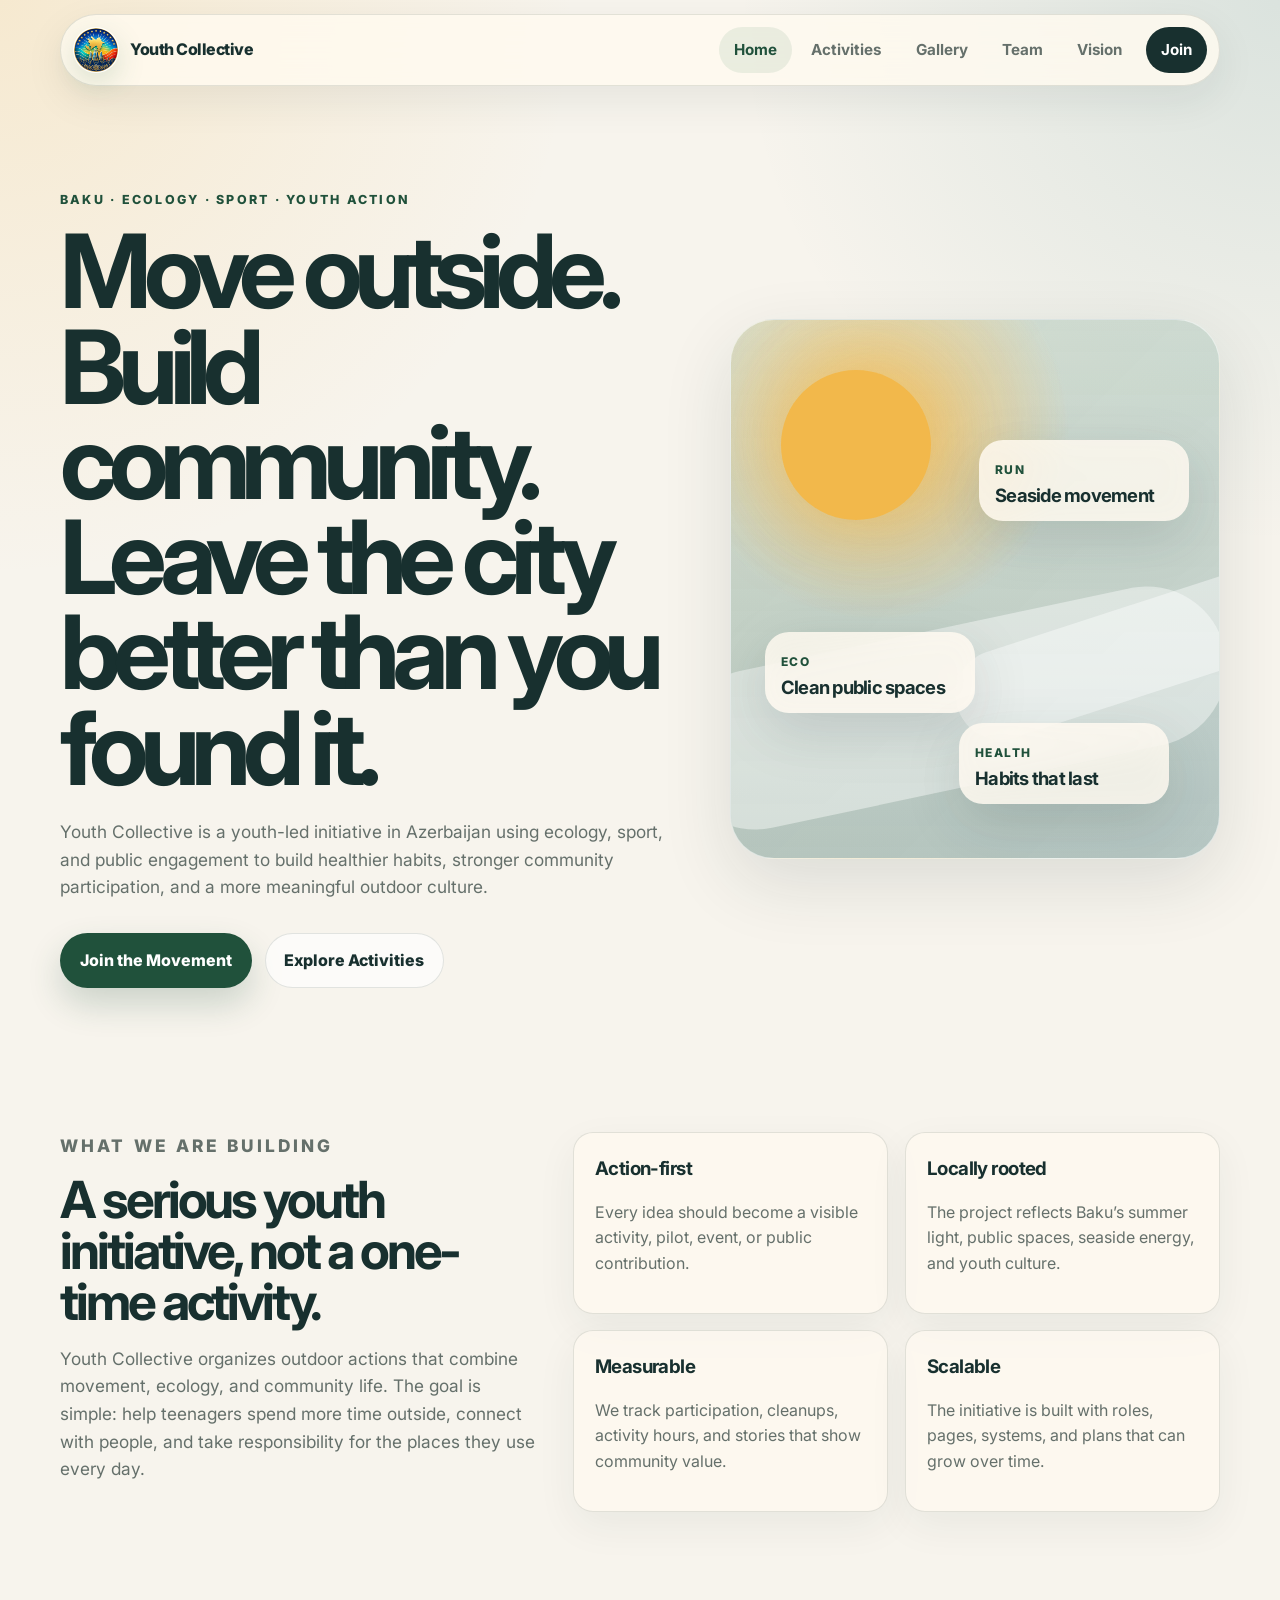
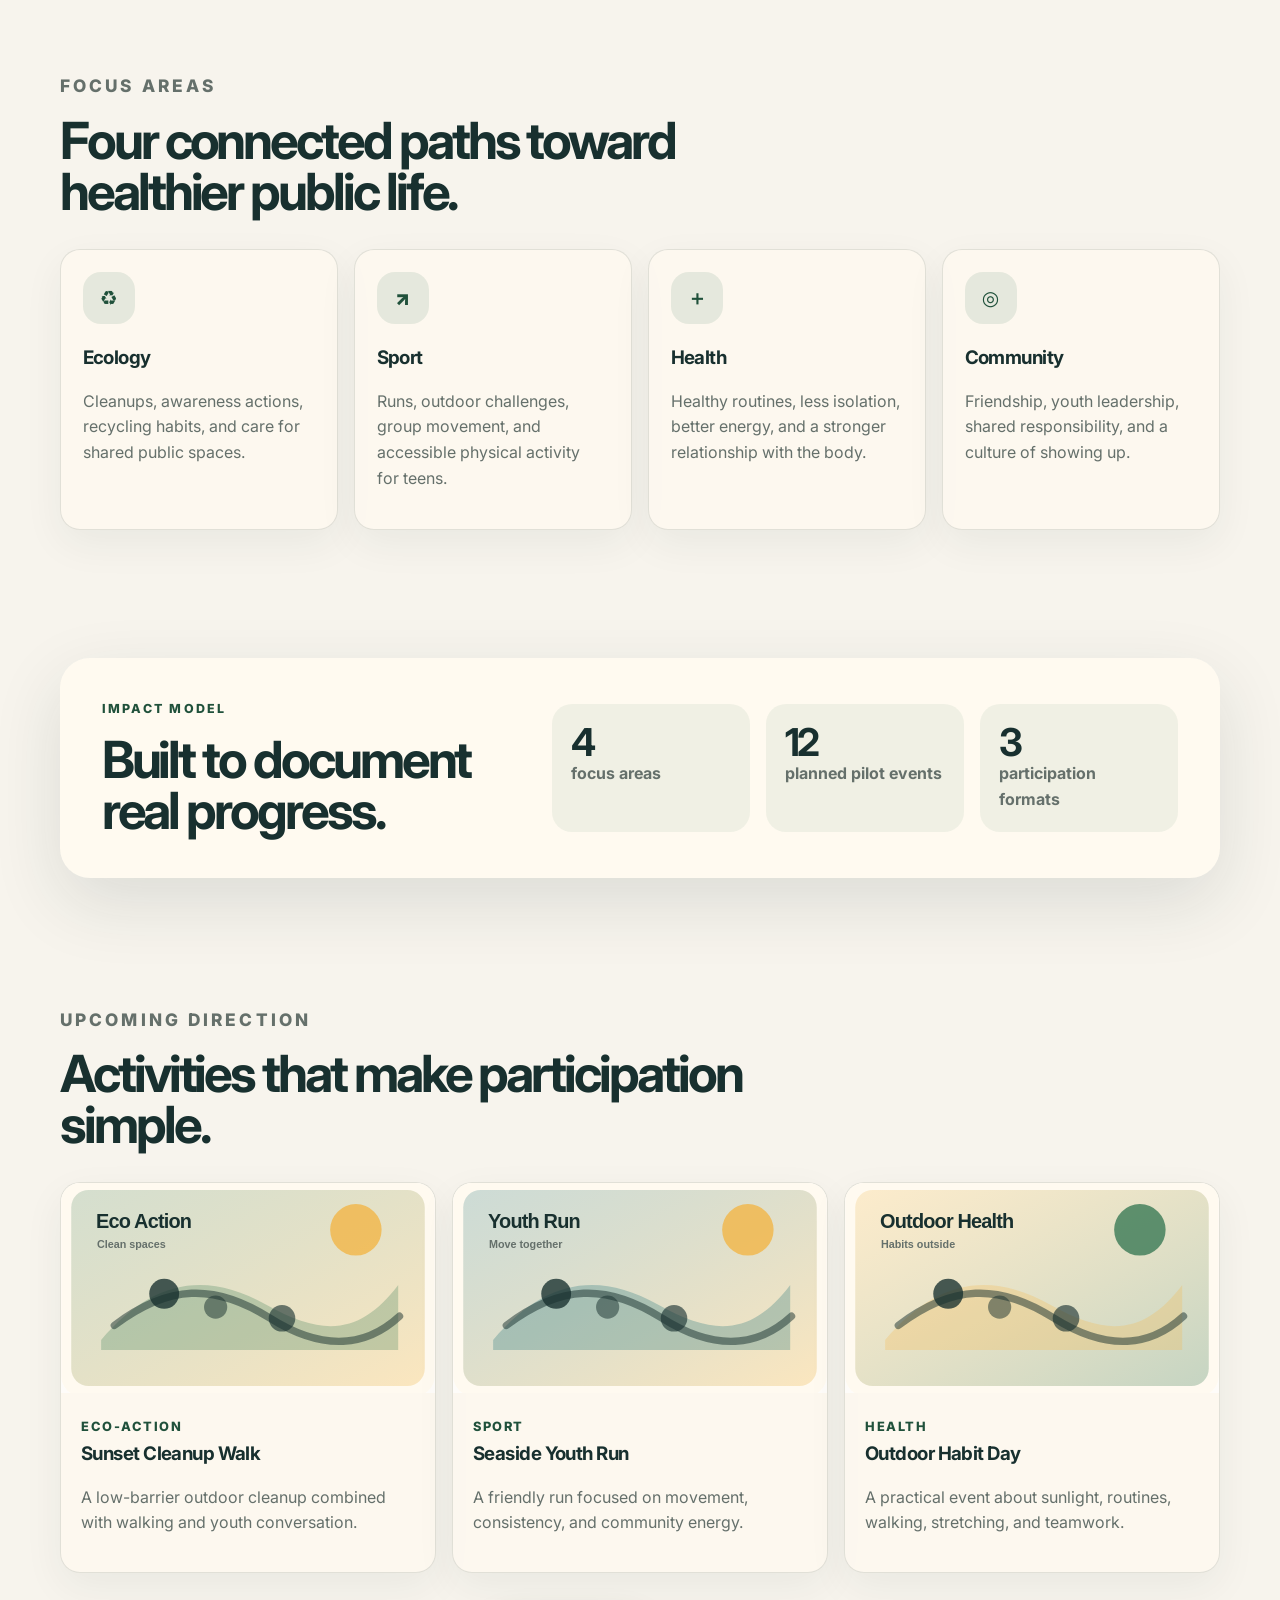
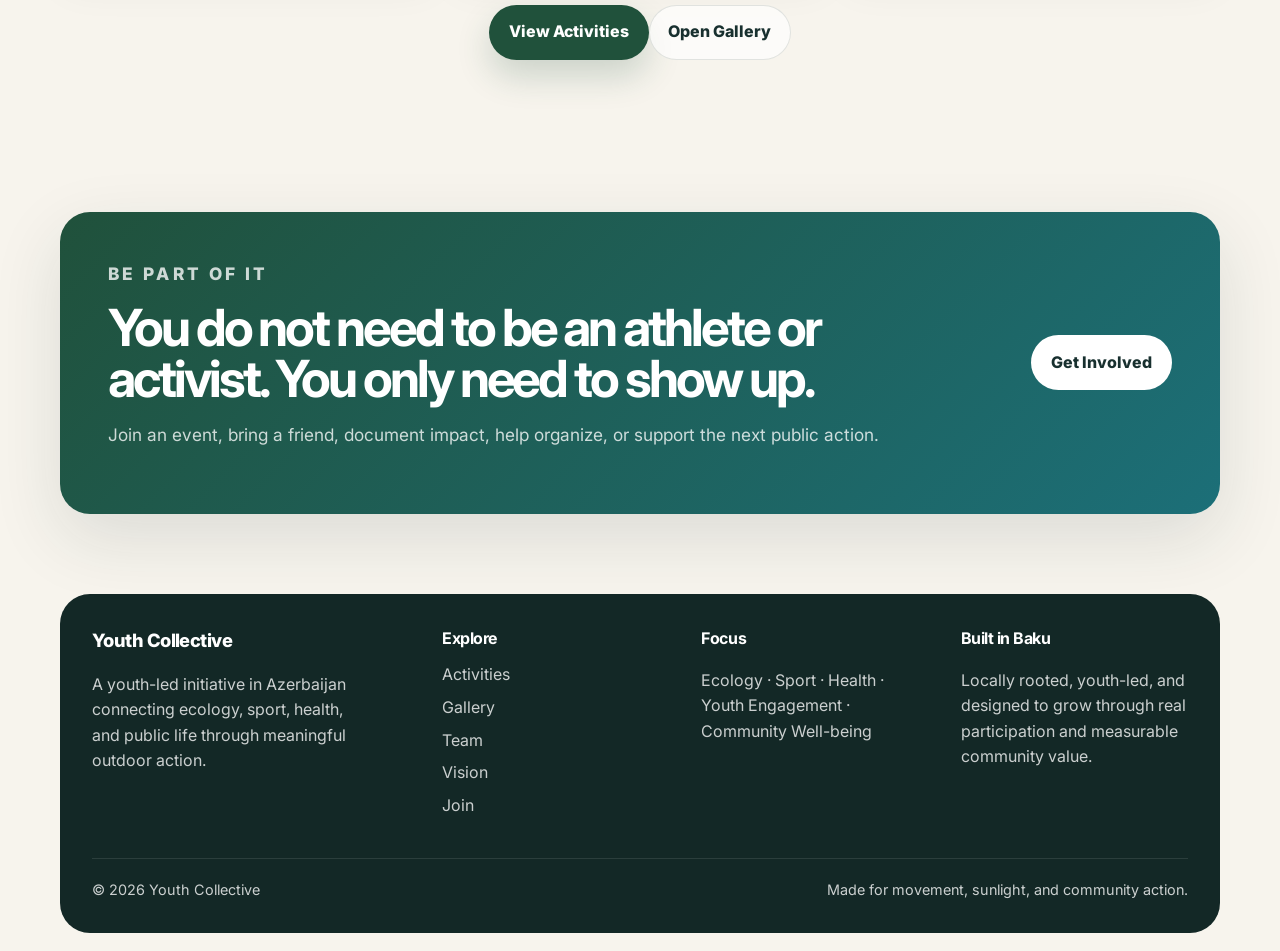
==== index.html @ 3693910f "Initial commit: add Youth Collective website" ====
<!DOCTYPE html>
<html lang="en">
<head>

<meta charset="UTF-8" />
<meta name="viewport" content="width=device-width, initial-scale=1.0" />
<meta name="description" content="Youth Collective is a youth-led initiative in Azerbaijan focused on ecology, sport, health, outdoor activity, and community well-being." />
<link rel="icon" href="assets/logos/youth-collective-logo.png" type="image/png" />
<link rel="preconnect" href="https://fonts.googleapis.com" />
<link rel="preconnect" href="https://fonts.gstatic.com" crossorigin />
<link href="https://fonts.googleapis.com/css2?family=Inter:wght@400;500;600;700;800&display=swap" rel="stylesheet" />
<link rel="stylesheet" href="css/style.css" />

  <link rel="stylesheet" href="css/home.css" />
  <title>Youth Collective | Youth-led ecology, sport and health initiative</title>
</head>
<body>
  <a href="#main" class="skip-link">Skip to content</a>

<header class="site-header" data-header>
  <a class="brand" href="index.html" aria-label="Youth Collective home">
    <img class="brand-logo" src="assets/logos/youth-collective-logo.png" alt="" aria-hidden="true" />
    <span class="brand-text">Youth Collective</span>
  </a>
  <button class="nav-toggle" type="button" aria-label="Open navigation" aria-expanded="false" data-nav-toggle>
    <span></span><span></span><span></span>
  </button>
  <nav class="site-nav" data-site-nav aria-label="Main navigation">
    <a href="index.html">Home</a>
    <a href="events.html">Activities</a>
    <a href="gallery.html">Gallery</a>
    <a href="team.html">Team</a>
    <a href="future.html">Vision</a>
    <a class="nav-cta" href="contact.html">Join</a>
  </nav>
</header>

  <main id="main">

    <section class="hero section-shell">
      <div class="hero-content reveal">
        <p class="eyebrow">Baku · Ecology · Sport · Youth Action</p>
        <h1>Move outside. Build community. Leave the city better than you found it.</h1>
        <p class="hero-text">Youth Collective is a youth-led initiative in Azerbaijan using ecology, sport, and public engagement to build healthier habits, stronger community participation, and a more meaningful outdoor culture.</p>
        <div class="hero-actions">
          <a class="button primary" href="contact.html">Join the Movement</a>
          <a class="button secondary" href="events.html">Explore Activities</a>
        </div>
      </div>
      <div class="hero-visual reveal delay-1" aria-label="Abstract outdoor activity illustration">
        <div class="sun-orb"></div>
        <div class="motion-card card-run"><span>Run</span><strong>Seaside movement</strong></div>
        <div class="motion-card card-eco"><span>Eco</span><strong>Clean public spaces</strong></div>
        <div class="motion-card card-health"><span>Health</span><strong>Habits that last</strong></div>
      </div>
    </section>

    <section class="section-shell split-section">
      <div class="section-copy reveal">
        <p class="eyebrow">What we are building</p>
        <h2>A serious youth initiative, not a one-time activity.</h2>
        <p>Youth Collective organizes outdoor actions that combine movement, ecology, and community life. The goal is simple: help teenagers spend more time outside, connect with people, and take responsibility for the places they use every day.</p>
      </div>
      <div class="principle-grid reveal delay-1">
        <article><h3>Action-first</h3><p>Every idea should become a visible activity, pilot, event, or public contribution.</p></article>
        <article><h3>Locally rooted</h3><p>The project reflects Baku’s summer light, public spaces, seaside energy, and youth culture.</p></article>
        <article><h3>Measurable</h3><p>We track participation, cleanups, activity hours, and stories that show community value.</p></article>
        <article><h3>Scalable</h3><p>The initiative is built with roles, pages, systems, and plans that can grow over time.</p></article>
      </div>
    </section>

    <section class="section-shell focus-section">
      <div class="section-heading reveal">
        <p class="eyebrow">Focus areas</p>
        <h2>Four connected paths toward healthier public life.</h2>
      </div>
      <div class="focus-grid">
        <article class="focus-card reveal"><span class="focus-icon">♻</span><h3>Ecology</h3><p>Cleanups, awareness actions, recycling habits, and care for shared public spaces.</p></article>
        <article class="focus-card reveal delay-1"><span class="focus-icon">↗</span><h3>Sport</h3><p>Runs, outdoor challenges, group movement, and accessible physical activity for teens.</p></article>
        <article class="focus-card reveal delay-2"><span class="focus-icon">＋</span><h3>Health</h3><p>Healthy routines, less isolation, better energy, and a stronger relationship with the body.</p></article>
        <article class="focus-card reveal delay-3"><span class="focus-icon">◎</span><h3>Community</h3><p>Friendship, youth leadership, shared responsibility, and a culture of showing up.</p></article>
      </div>
    </section>

    <section class="impact-band section-shell reveal">
      <div><p class="eyebrow">Impact model</p><h2>Built to document real progress.</h2></div>
      <div class="impact-grid" data-counter-area>
        <div><strong data-counter="4">0</strong><span>focus areas</span></div>
        <div><strong data-counter="12">0</strong><span>planned pilot events</span></div>
        <div><strong data-counter="3">0</strong><span>participation formats</span></div>
      </div>
    </section>

    <section class="section-shell activity-preview">
      <div class="section-heading reveal">
        <p class="eyebrow">Upcoming direction</p>
        <h2>Activities that make participation simple.</h2>
      </div>
      <div class="preview-grid">
        <article class="event-preview-card reveal"><img src="assets/images/cleanup.svg" alt="Abstract illustration of eco cleanup"><div><span>Eco-action</span><h3>Sunset Cleanup Walk</h3><p>A low-barrier outdoor cleanup combined with walking and youth conversation.</p></div></article>
        <article class="event-preview-card reveal delay-1"><img src="assets/images/run.svg" alt="Abstract illustration of running"><div><span>Sport</span><h3>Seaside Youth Run</h3><p>A friendly run focused on movement, consistency, and community energy.</p></div></article>
        <article class="event-preview-card reveal delay-2"><img src="assets/images/outdoor.svg" alt="Abstract illustration of outdoor gathering"><div><span>Health</span><h3>Outdoor Habit Day</h3><p>A practical event about sunlight, routines, walking, stretching, and teamwork.</p></div></article>
      </div>
      <div class="center-action reveal"><a href="events.html" class="button primary">View Activities</a>
        <a href="gallery.html" class="button secondary">Open Gallery</a></div>
    </section>

    <section class="join-panel section-shell reveal">
      <div>
        <p class="eyebrow">Be part of it</p>
        <h2>You do not need to be an athlete or activist. You only need to show up.</h2>
        <p>Join an event, bring a friend, document impact, help organize, or support the next public action.</p>
      </div>
      <a class="button light" href="contact.html">Get Involved</a>
    </section>

  </main>

<footer class="site-footer">
  <div class="footer-grid">
    <div>
      <a class="footer-brand" href="index.html">Youth Collective</a>
      <p>A youth-led initiative in Azerbaijan connecting ecology, sport, health, and public life through meaningful outdoor action.</p>
    </div>
    <div>
      <h3>Explore</h3>
      <a href="events.html">Activities</a>
      <a href="gallery.html">Gallery</a>
      <a href="team.html">Team</a>
      <a href="future.html">Vision</a>
      <a href="contact.html">Join</a>
    </div>
    <div>
      <h3>Focus</h3>
      <p>Ecology · Sport · Health · Youth Engagement · Community Well-being</p>
    </div>
    <div>
      <h3>Built in Baku</h3>
      <p>Locally rooted, youth-led, and designed to grow through real participation and measurable community value.</p>
    </div>
  </div>
  <div class="footer-bottom">
    <span>© 2026 Youth Collective</span>
    <span>Made for movement, sunlight, and community action.</span>
  </div>
</footer>

  <script src="js/navigation.js"></script>
  <script src="js/animations.js"></script>
  <script src="js/main.js"></script>

</body>
</html>
---- css/style.css ----
:root {
  --bg: #f7f4ed;
  --paper: #fffaf0;
  --ink: #18302f;
  --muted: #65706b;
  --line: rgba(24, 48, 47, 0.12);
  --green: #3f7d58;
  --green-dark: #20513b;
  --sea: #1c6f78;
  --sun: #f2b84b;
  --white: #ffffff;
  --shadow: 0 24px 70px rgba(24, 48, 47, 0.12);
  --radius-lg: 30px;
  --radius-md: 20px;
  --max: 1160px;
}

* { box-sizing: border-box; }
html { scroll-behavior: smooth; }
body {
  margin: 0;
  font-family: "Inter", system-ui, -apple-system, BlinkMacSystemFont, "Segoe UI", sans-serif;
  color: var(--ink);
  background:
    radial-gradient(circle at top left, rgba(242, 184, 75, 0.18), transparent 36rem),
    radial-gradient(circle at top right, rgba(28, 111, 120, 0.13), transparent 34rem),
    var(--bg);
  line-height: 1.6;
}
img { display: block; max-width: 100%; }
a { color: inherit; text-decoration: none; }
button, input, select, textarea { font: inherit; }
.skip-link { position: absolute; left: -999px; top: 12px; z-index: 2000; background: var(--ink); color: var(--white); padding: .7rem 1rem; border-radius: 999px; }
.skip-link:focus { left: 12px; }

.site-header {
  position: sticky; top: 0; z-index: 1000;
  width: min(var(--max), calc(100% - 28px));
  margin: 14px auto 0; padding: .75rem;
  display: flex; align-items: center; justify-content: space-between; gap: 1rem;
  border: 1px solid var(--line); border-radius: 999px;
  background: rgba(255, 250, 240, .82);
  backdrop-filter: blur(18px);
  box-shadow: 0 14px 40px rgba(24, 48, 47, .08);
}
.site-header.is-scrolled { background: rgba(255, 250, 240, .96); }
.brand, .footer-brand { display: inline-flex; align-items: center; gap: .7rem; font-weight: 800; letter-spacing: -.03em; }
.brand-mark { display: grid; place-items: center; width: 42px; height: 42px; border-radius: 50%; background: linear-gradient(135deg, var(--green), var(--sea)); color: var(--white); font-size: .86rem; box-shadow: 0 10px 28px rgba(63,125,88,.25); }

.brand-logo {
  width: 46px;
  height: 46px;
  border-radius: 50%;
  object-fit: cover;
  flex: 0 0 auto;
  box-shadow: 0 10px 28px rgba(63,125,88,.18);
  border: 1px solid rgba(255,255,255,.75);
  background: var(--white);
}
.site-nav { display: flex; align-items: center; gap: .25rem; }
.site-nav a { padding: .65rem .95rem; border-radius: 999px; color: var(--muted); font-weight: 700; font-size: .95rem; transition: background .2s ease, color .2s ease, transform .2s ease; }
.site-nav a:hover, .site-nav a.active { background: rgba(63, 125, 88, .1); color: var(--green-dark); }
.site-nav .nav-cta { background: var(--ink); color: var(--white); margin-left: .25rem; }
.site-nav .nav-cta:hover, .site-nav .nav-cta.active { background: var(--green-dark); color: var(--white); transform: translateY(-1px); }
.nav-toggle { display: none; width: 44px; height: 44px; border: 0; border-radius: 50%; background: var(--ink); padding: 0; cursor: pointer; }
.nav-toggle span { display: block; width: 18px; height: 2px; margin: 4px auto; background: var(--white); border-radius: 2px; transition: transform .2s ease, opacity .2s ease; }
.nav-toggle.is-open span:nth-child(1) { transform: translateY(6px) rotate(45deg); }
.nav-toggle.is-open span:nth-child(2) { opacity: 0; }
.nav-toggle.is-open span:nth-child(3) { transform: translateY(-6px) rotate(-45deg); }

.section-shell { width: min(var(--max), calc(100% - 36px)); margin: 0 auto; }
.page-hero { padding: 7.5rem 0 4rem; max-width: 920px; }
.page-hero h1, .hero h1 { margin: 0; font-size: clamp(2.65rem, 8vw, 6.4rem); line-height: .93; letter-spacing: -.08em; }
.page-hero p:not(.eyebrow), .hero-text, .section-copy p, .section-heading p, .join-panel p { color: var(--muted); font-size: 1.08rem; }
.page-hero p:not(.eyebrow) { max-width: 720px; font-size: 1.18rem; }
.eyebrow { margin: 0 0 .9rem; color: var(--green-dark); font-size: .78rem; font-weight: 800; text-transform: uppercase; letter-spacing: .18em; }
h1, h2, h3, p { text-wrap: pretty; }
h2 { margin: 0; font-size: clamp(2rem, 4vw, 3.45rem); line-height: 1; letter-spacing: -.06em; }
h3 { margin: 0; letter-spacing: -.03em; }
.button { display: inline-flex; align-items: center; justify-content: center; min-height: 48px; padding: .85rem 1.18rem; border: 1px solid transparent; border-radius: 999px; font-weight: 800; cursor: pointer; transition: transform .2s ease, box-shadow .2s ease, background .2s ease; }
.button:hover { transform: translateY(-2px); }
.button.primary { color: var(--white); background: var(--green-dark); box-shadow: 0 16px 34px rgba(32,81,59,.2); }
.button.secondary { color: var(--ink); background: rgba(255,255,255,.65); border-color: var(--line); }
.button.light { color: var(--ink); background: var(--white); }
.section-heading { max-width: 760px; margin-bottom: 2rem; }
.center-action { display: flex; justify-content: center; margin-top: 2rem; }
.text-link { color: var(--green-dark); font-weight: 800; }

.join-panel { margin-top: 4.5rem; margin-bottom: 5rem; padding: clamp(1.5rem, 4vw, 3rem); border-radius: var(--radius-lg); background: linear-gradient(135deg, var(--green-dark), var(--sea)); color: var(--white); display: flex; align-items: center; justify-content: space-between; gap: 2rem; box-shadow: var(--shadow); }
.join-panel .eyebrow, .join-panel p { color: rgba(255,255,255,.78); }
.join-panel h2 { max-width: 800px; }

.site-footer { width: min(var(--max), calc(100% - 36px)); margin: 0 auto 18px; padding: 2rem; border-radius: var(--radius-lg); background: #132826; color: rgba(255,255,255,.78); }
.footer-grid { display: grid; grid-template-columns: 1.4fr repeat(3, 1fr); gap: 2rem; }
.footer-grid h3 { color: var(--white); margin-bottom: .65rem; font-size: 1rem; }
.footer-grid a:not(.footer-brand) { display: block; margin: .45rem 0; }
.footer-brand { color: var(--white); font-size: 1.15rem; }
.footer-bottom { display: flex; justify-content: space-between; gap: 1rem; margin-top: 2rem; padding-top: 1.2rem; border-top: 1px solid rgba(255,255,255,.1); font-size: .9rem; }

.reveal { opacity: 0; transform: translateY(22px); transition: opacity .7s ease, transform .7s ease; }
.reveal.is-visible { opacity: 1; transform: translateY(0); }
.delay-1 { transition-delay: .08s; } .delay-2 { transition-delay: .16s; } .delay-3 { transition-delay: .24s; }

@media (max-width: 860px) {
  .brand-text { display: none; }
  .nav-toggle { display: block; }
  .site-nav { position: fixed; left: 18px; right: 18px; top: 86px; padding: 1rem; display: grid; gap: .35rem; border: 1px solid var(--line); border-radius: 24px; background: rgba(255,250,240,.98); box-shadow: var(--shadow); transform: translateY(-16px); opacity: 0; pointer-events: none; transition: opacity .2s ease, transform .2s ease; }
  .site-nav.is-open { opacity: 1; pointer-events: auto; transform: translateY(0); }
  .site-nav a { padding: .85rem 1rem; }
  .site-nav .nav-cta { margin-left: 0; }
  .page-hero { padding-top: 5.5rem; }
  .join-panel, .footer-bottom { flex-direction: column; align-items: flex-start; }
  .footer-grid { grid-template-columns: 1fr 1fr; }
}
@media (max-width: 620px) {
  .section-shell, .site-footer { width: min(100% - 24px, var(--max)); }
  .site-header { width: min(100% - 20px, var(--max)); }
  .page-hero h1, .hero h1 { letter-spacing: -.065em; }
  .footer-grid { grid-template-columns: 1fr; }
}
---- css/home.css ----
.hero { min-height: calc(100vh - 94px); padding: 6.5rem 0 4rem; display: grid; grid-template-columns: minmax(0,1.04fr) minmax(320px,.82fr); align-items: center; gap: 3rem; }
.hero-content { max-width: 780px; }
.hero-text { max-width: 680px; margin: 1.4rem 0 0; }
.hero-actions { display: flex; gap: .8rem; flex-wrap: wrap; margin-top: 2rem; }
.hero-visual { position: relative; isolation: isolate; min-height: 540px; border-radius: 44px; overflow: hidden; background: linear-gradient(180deg,rgba(255,250,240,.2),rgba(24,48,47,.1)), radial-gradient(circle at 30% 20%,rgba(242,184,75,.95),transparent 12rem), linear-gradient(135deg,rgba(63,125,88,.25),rgba(28,111,120,.22)); border: 1px solid rgba(255,255,255,.55); box-shadow: var(--shadow); }
.hero-visual::before, .hero-visual::after { content: ""; position: absolute; border-radius: 999px; background: rgba(255,255,255,.42); }
.hero-visual::before { width: 560px; height: 160px; left: -60px; bottom: 70px; transform: rotate(-12deg); }
.hero-visual::after { width: 360px; height: 90px; right: -90px; bottom: 160px; transform: rotate(-18deg); }
.sun-orb { position: absolute; width: 150px; height: 150px; left: 50px; top: 50px; border-radius: 50%; background: var(--sun); box-shadow: 0 0 80px rgba(242,184,75,.55); animation: floatSoft 6s ease-in-out infinite; }
.motion-card { position: absolute; z-index: 2; width: 210px; padding: 1rem; border-radius: 24px; color: var(--ink); background: rgba(255,250,240,.86); box-shadow: 0 18px 55px rgba(24,48,47,.15); backdrop-filter: blur(15px); }
.motion-card span { display: inline-flex; margin-bottom: .35rem; color: var(--green-dark); font-size: .75rem; font-weight: 800; text-transform: uppercase; letter-spacing: .12em; }
.motion-card strong { display: block; line-height: 1.1; font-size: 1.15rem; letter-spacing: -.04em; }
.card-run { right: 30px; top: 120px; } .card-eco { left: 34px; bottom: 145px; } .card-health { right: 50px; bottom: 54px; }
@keyframes floatSoft { 0%,100% { transform: translateY(0); } 50% { transform: translateY(-12px); } }

.split-section, .focus-section, .activity-preview { padding: 5rem 0; }
.split-section { display: grid; grid-template-columns: .85fr 1.15fr; gap: 2.2rem; align-items: start; }
.principle-grid, .focus-grid, .preview-grid { display: grid; gap: 1rem; }
.principle-grid { grid-template-columns: repeat(2,1fr); }
.principle-grid article, .focus-card, .event-preview-card { border: 1px solid var(--line); border-radius: var(--radius-md); background: rgba(255,250,240,.68); box-shadow: 0 14px 40px rgba(24,48,47,.06); }
.principle-grid article { padding: 1.3rem; }
.principle-grid p, .focus-card p, .event-preview-card p { color: var(--muted); }
.focus-grid { grid-template-columns: repeat(4,1fr); }
.focus-card { padding: 1.35rem; min-height: 260px; }
.focus-icon { display: grid; place-items: center; width: 52px; height: 52px; margin-bottom: 1.2rem; border-radius: 18px; background: rgba(63,125,88,.12); color: var(--green-dark); font-size: 1.25rem; font-weight: 900; }

.impact-band { margin-top: 3rem; margin-bottom: 3rem; padding: clamp(1.4rem,4vw,2.6rem); border-radius: var(--radius-lg); background: var(--paper); display: grid; grid-template-columns: .8fr 1.2fr; align-items: center; gap: 2rem; box-shadow: var(--shadow); }
.impact-grid { display: grid; grid-template-columns: repeat(3,1fr); gap: 1rem; }
.impact-grid div { padding: 1.2rem; border-radius: 20px; background: rgba(63,125,88,.08); }
.impact-grid strong { display: block; font-size: 2.4rem; line-height: 1; letter-spacing: -.07em; }
.impact-grid span { color: var(--muted); font-weight: 700; }

.preview-grid { grid-template-columns: repeat(3,1fr); }
.event-preview-card { overflow: hidden; }
.event-preview-card img { width: 100%; height: 210px; object-fit: cover; background: rgba(255,255,255,.6); }
.event-preview-card div { padding: 1.25rem; }
.event-preview-card span { color: var(--green-dark); font-size: .8rem; font-weight: 800; text-transform: uppercase; letter-spacing: .12em; }

@media (max-width: 980px) { .hero, .split-section, .impact-band { grid-template-columns: 1fr; } .hero-visual { min-height: 420px; } .focus-grid, .preview-grid { grid-template-columns: repeat(2,1fr); } }
@media (max-width: 620px) { .hero { padding-top: 5rem; } .hero-visual { min-height: 360px; } .motion-card { width: 175px; } .card-run{right:18px;top:92px}.card-eco{left:18px;bottom:120px}.card-health{right:22px;bottom:32px} .principle-grid, .focus-grid, .preview-grid, .impact-grid { grid-template-columns: 1fr; } }


/* Small interactive touches added for the home page */
.hero-glow {
  position: absolute;
  z-index: 1;
  left: 50%;
  top: 50%;
  width: 220px;
  height: 220px;
  border-radius: 50%;
  background: radial-gradient(circle, rgba(255,255,255,.42), rgba(255,255,255,0) 68%);
  transform: translate(-50%, -50%);
  pointer-events: none;
  opacity: 0;
  transition: opacity .25s ease;
  mix-blend-mode: screen;
}
.hero-visual.is-interacting .hero-glow { opacity: .9; }
.motion-card { transition: transform .22s ease, box-shadow .22s ease; }
.tilt-ready {
  transform-style: preserve-3d;
  will-change: transform;
  transition: transform .18s ease, box-shadow .18s ease;
}
.tilt-ready:hover {
  box-shadow: 0 22px 56px rgba(24,48,47,.12);
}
.hero-visual.is-interacting .card-run { transform: translate(var(--run-x, 0), var(--run-y, 0)); }
.hero-visual.is-interacting .card-eco { transform: translate(var(--eco-x, 0), var(--eco-y, 0)); }
.hero-visual.is-interacting .card-health { transform: translate(var(--health-x, 0), var(--health-y, 0)); }
@media (prefers-reduced-motion: reduce) {
  .hero-glow, .tilt-ready, .motion-card { transition: none; }
}
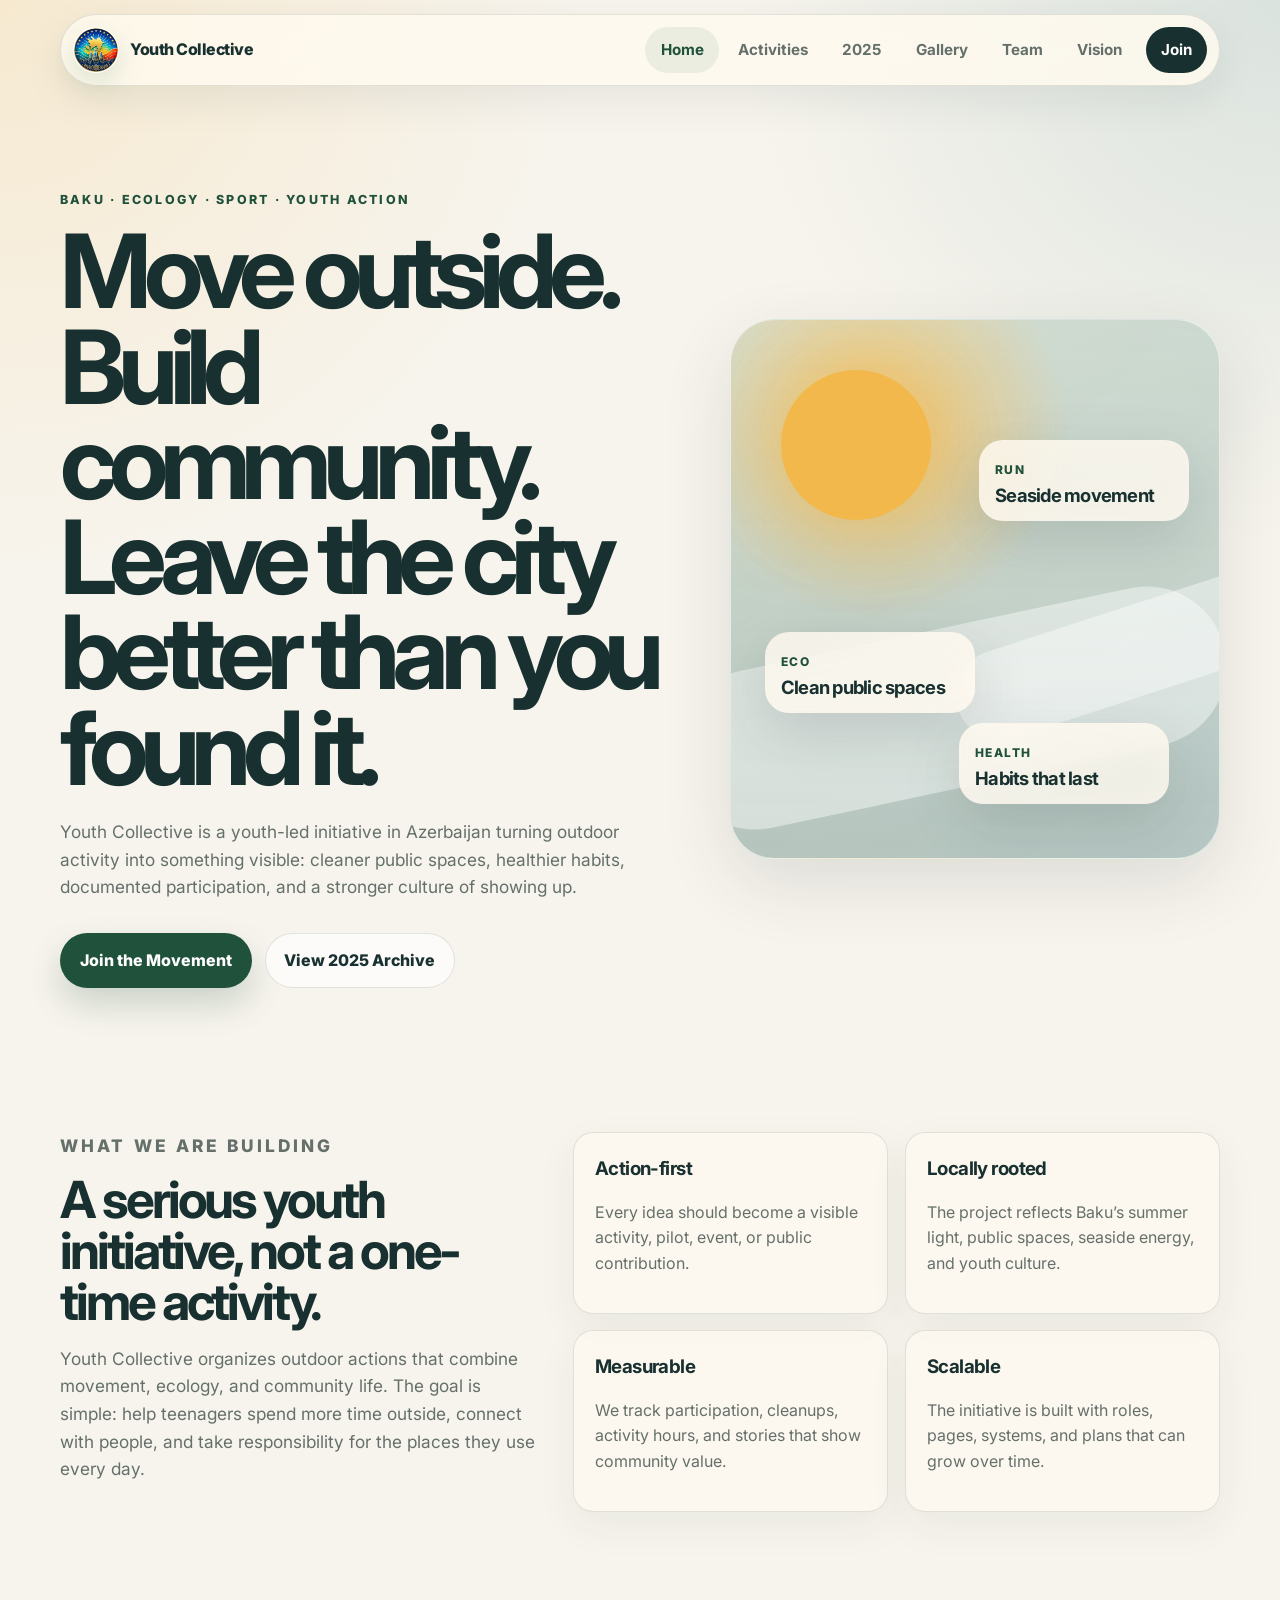
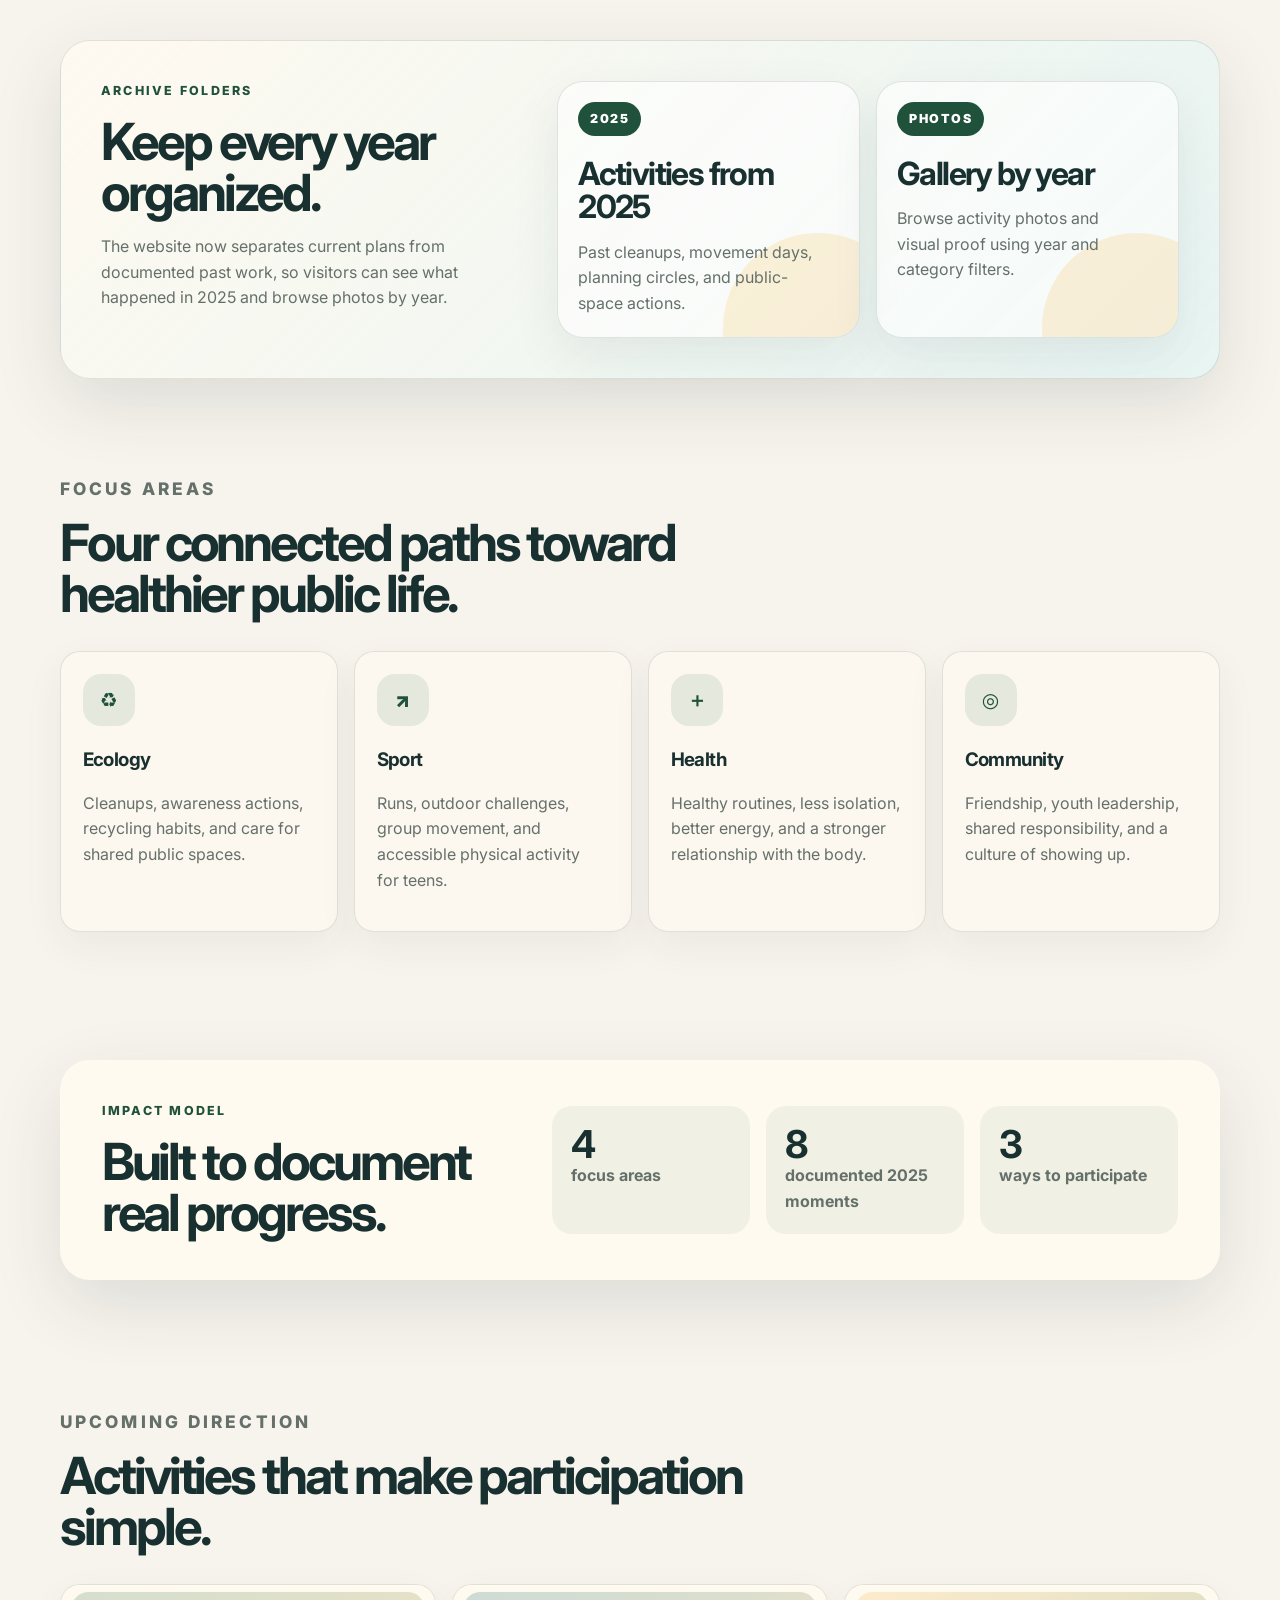
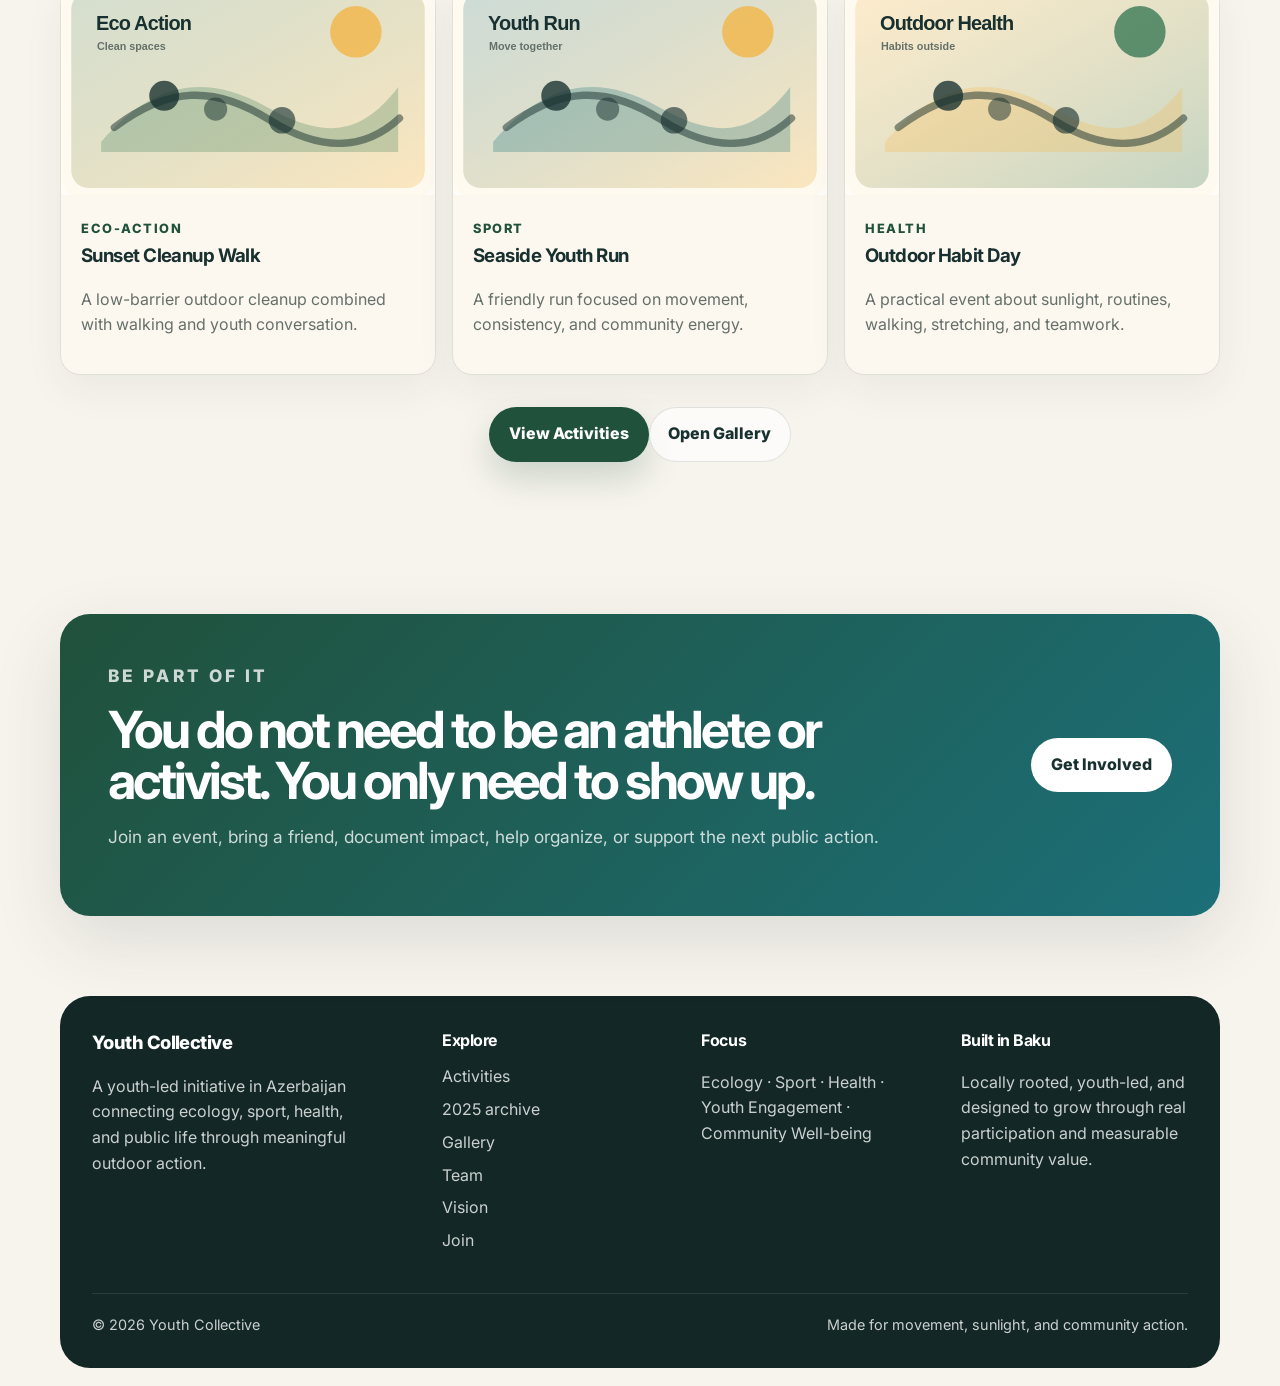
==== commit 8303c03f: "." ====
--- a/index.html
+++ b/index.html
@@ -28,6 +28,7 @@
   <nav class="site-nav" data-site-nav aria-label="Main navigation">
     <a href="index.html">Home</a>
     <a href="events.html">Activities</a>
+    <a href="activities-2025.html">2025</a>
     <a href="gallery.html">Gallery</a>
     <a href="team.html">Team</a>
     <a href="future.html">Vision</a>
@@ -41,10 +42,10 @@
       <div class="hero-content reveal">
         <p class="eyebrow">Baku · Ecology · Sport · Youth Action</p>
         <h1>Move outside. Build community. Leave the city better than you found it.</h1>
-        <p class="hero-text">Youth Collective is a youth-led initiative in Azerbaijan using ecology, sport, and public engagement to build healthier habits, stronger community participation, and a more meaningful outdoor culture.</p>
+        <p class="hero-text">Youth Collective is a youth-led initiative in Azerbaijan turning outdoor activity into something visible: cleaner public spaces, healthier habits, documented participation, and a stronger culture of showing up.</p>
         <div class="hero-actions">
           <a class="button primary" href="contact.html">Join the Movement</a>
-          <a class="button secondary" href="events.html">Explore Activities</a>
+          <a class="button secondary" href="activities-2025.html">View 2025 Archive</a>
         </div>
       </div>
       <div class="hero-visual reveal delay-1" aria-label="Abstract outdoor activity illustration">
@@ -69,6 +70,26 @@
       </div>
     </section>
 
+    <section class="section-shell archive-folders reveal" aria-labelledby="archive-folders-title">
+      <div class="archive-copy">
+        <p class="eyebrow">Archive folders</p>
+        <h2 id="archive-folders-title">Keep every year organized.</h2>
+        <p>The website now separates current plans from documented past work, so visitors can see what happened in 2025 and browse photos by year.</p>
+      </div>
+      <div class="folder-grid">
+        <a class="folder-card" href="activities-2025.html">
+          <span class="folder-tab">2025</span>
+          <strong>Activities from 2025</strong>
+          <p>Past cleanups, movement days, planning circles, and public-space actions.</p>
+        </a>
+        <a class="folder-card" href="gallery.html">
+          <span class="folder-tab">Photos</span>
+          <strong>Gallery by year</strong>
+          <p>Browse activity photos and visual proof using year and category filters.</p>
+        </a>
+      </div>
+    </section>
+
     <section class="section-shell focus-section">
       <div class="section-heading reveal">
         <p class="eyebrow">Focus areas</p>
@@ -86,8 +107,8 @@
       <div><p class="eyebrow">Impact model</p><h2>Built to document real progress.</h2></div>
       <div class="impact-grid" data-counter-area>
         <div><strong data-counter="4">0</strong><span>focus areas</span></div>
-        <div><strong data-counter="12">0</strong><span>planned pilot events</span></div>
-        <div><strong data-counter="3">0</strong><span>participation formats</span></div>
+        <div><strong data-counter="8">0</strong><span>documented 2025 moments</span></div>
+        <div><strong data-counter="3">0</strong><span>ways to participate</span></div>
       </div>
     </section>
 
@@ -125,6 +146,7 @@
     <div>
       <h3>Explore</h3>
       <a href="events.html">Activities</a>
+      <a href="activities-2025.html">2025 archive</a>
       <a href="gallery.html">Gallery</a>
       <a href="team.html">Team</a>
       <a href="future.html">Vision</a>
--- a/css/home.css
+++ b/css/home.css
@@ -72,3 +72,18 @@
 @media (prefers-reduced-motion: reduce) {
   .hero-glow, .tilt-ready, .motion-card { transition: none; }
 }
+
+
+/* Year archive folders */
+.archive-folders { margin: 3rem auto 1rem; padding: clamp(1.4rem, 4vw, 2.5rem); border: 1px solid var(--line); border-radius: var(--radius-lg); background: linear-gradient(135deg, rgba(255,250,240,.92), rgba(223,244,245,.68)); box-shadow: var(--shadow); display: grid; grid-template-columns: .82fr 1.18fr; gap: 1.5rem; align-items: stretch; }
+.archive-copy p:not(.eyebrow) { color: var(--muted); }
+.folder-grid { display: grid; grid-template-columns: repeat(2, 1fr); gap: 1rem; }
+.folder-card { position: relative; overflow: hidden; min-height: 220px; padding: 1.25rem; border: 1px solid rgba(24,48,47,.12); border-radius: 26px; background: rgba(255,255,255,.58); box-shadow: 0 18px 48px rgba(24,48,47,.08); transition: transform .24s ease, box-shadow .24s ease, border-color .24s ease; }
+.folder-card::before { content: ""; position: absolute; inset: auto -18% -34% auto; width: 190px; height: 190px; border-radius: 50%; background: rgba(242,184,75,.2); transition: transform .24s ease; }
+.folder-card:hover { transform: translateY(-6px); border-color: rgba(63,125,88,.34); box-shadow: 0 24px 60px rgba(24,48,47,.12); }
+.folder-card:hover::before { transform: scale(1.22); }
+.folder-tab { display: inline-flex; margin-bottom: 1.3rem; padding: .42rem .75rem; border-radius: 999px; background: var(--green-dark); color: var(--white); font-size: .78rem; font-weight: 900; letter-spacing: .12em; text-transform: uppercase; }
+.folder-card strong { display: block; max-width: 260px; font-size: clamp(1.45rem, 3vw, 2rem); line-height: 1.05; letter-spacing: -.05em; }
+.folder-card p { position: relative; max-width: 320px; color: var(--muted); margin-bottom: 0; }
+@media (max-width: 900px) { .archive-folders { grid-template-columns: 1fr; } }
+@media (max-width: 620px) { .folder-grid { grid-template-columns: 1fr; } }
